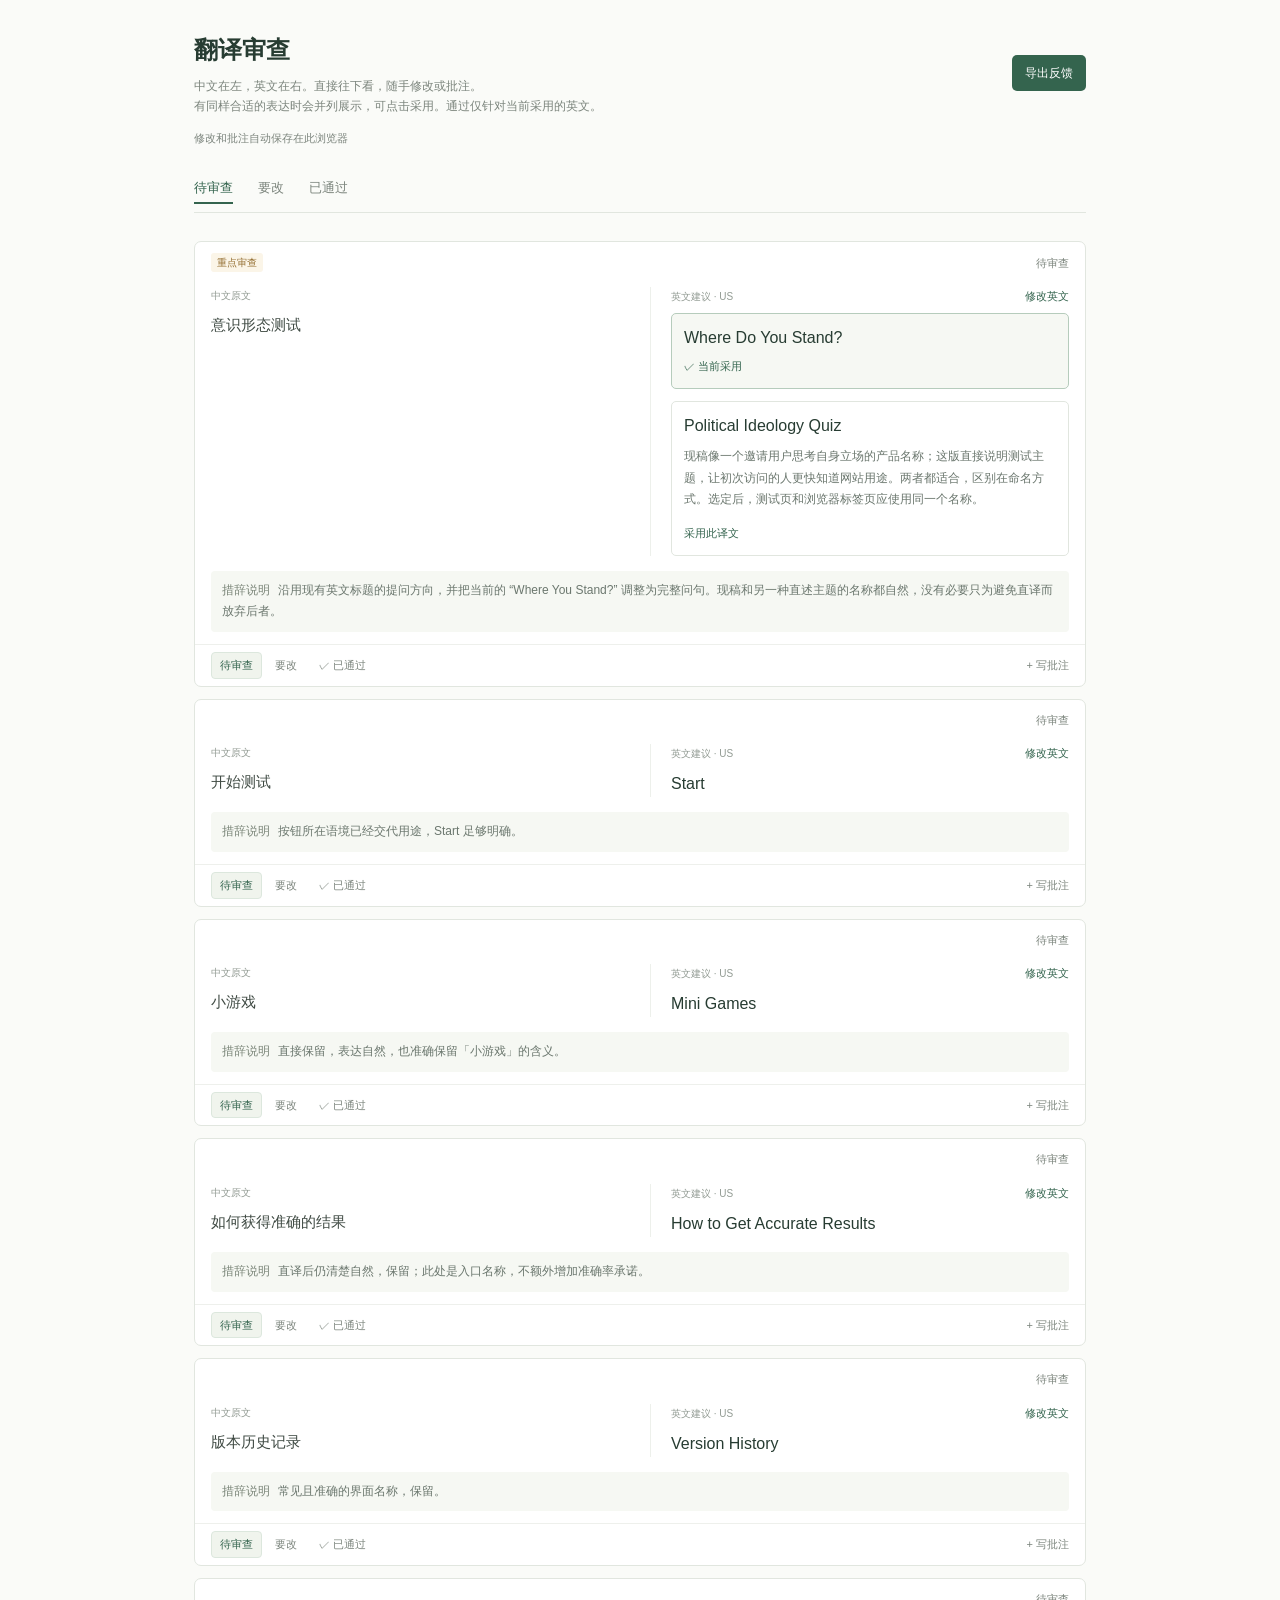
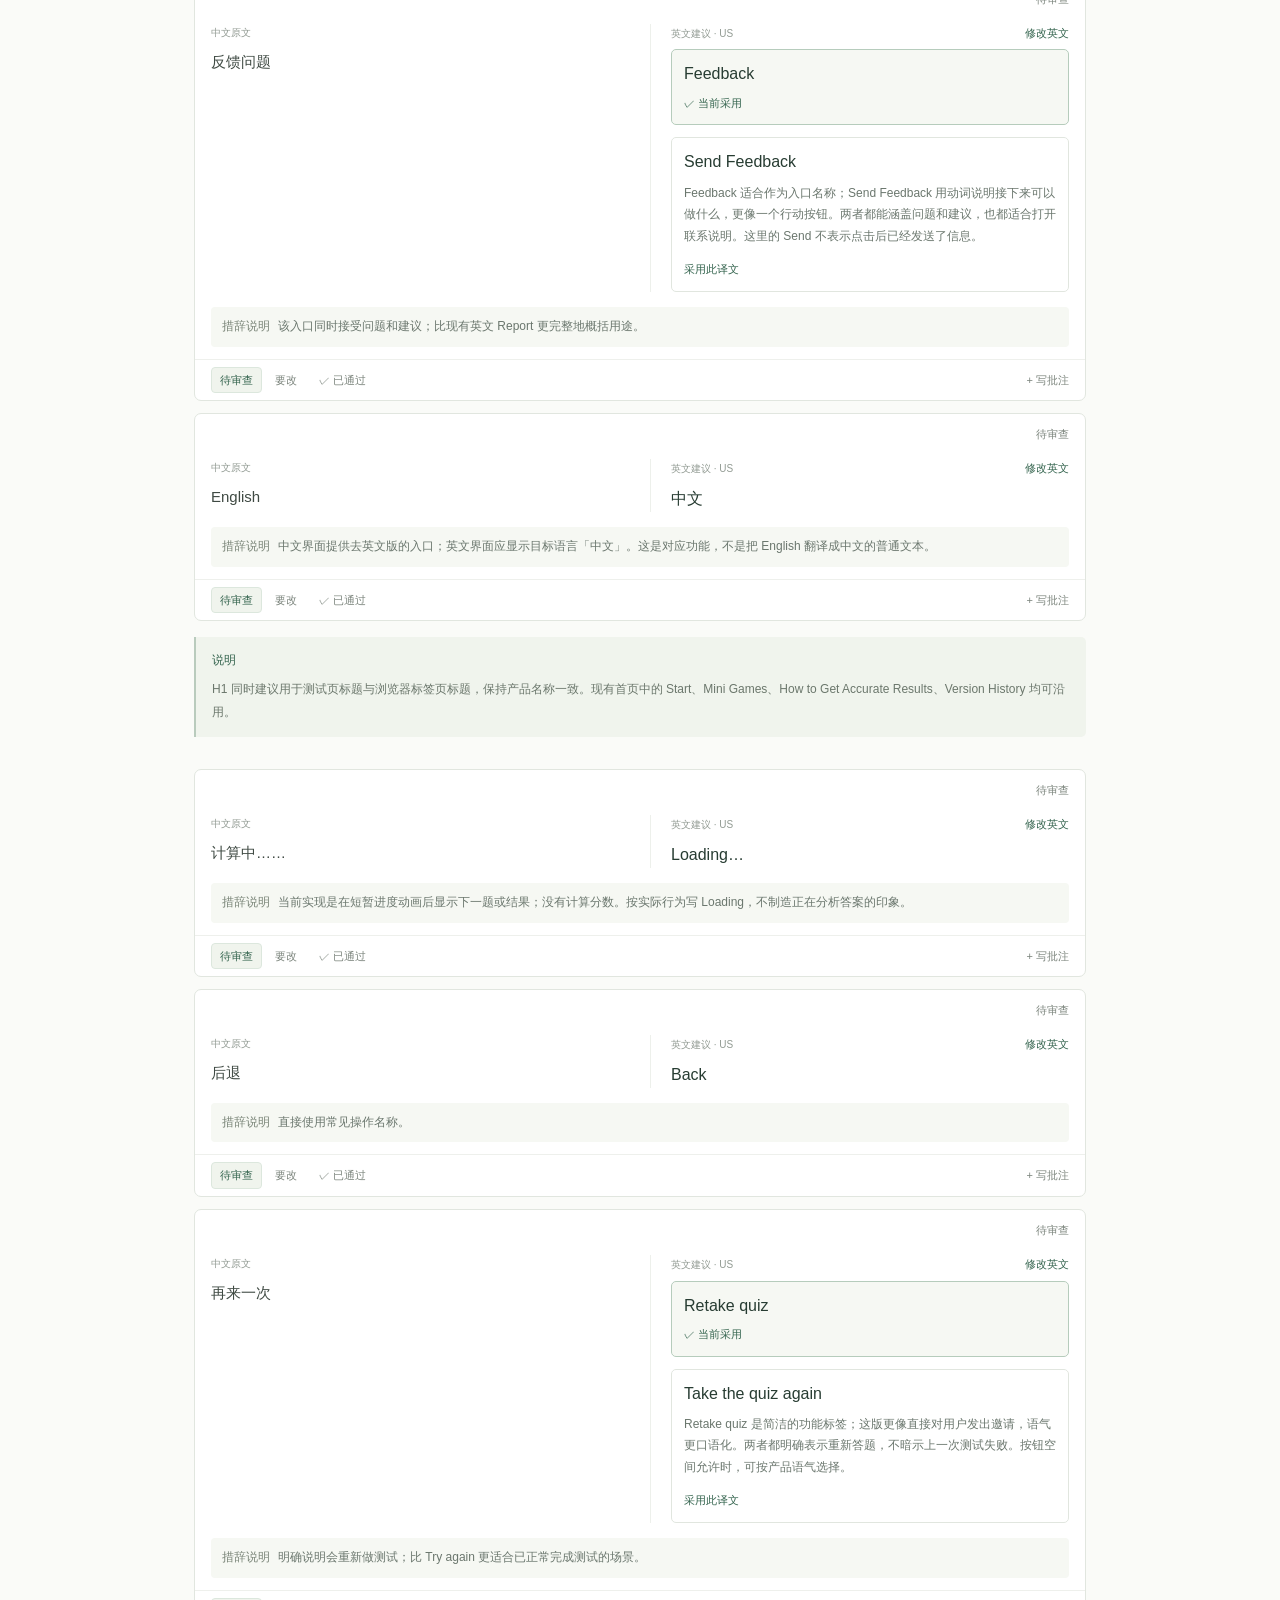
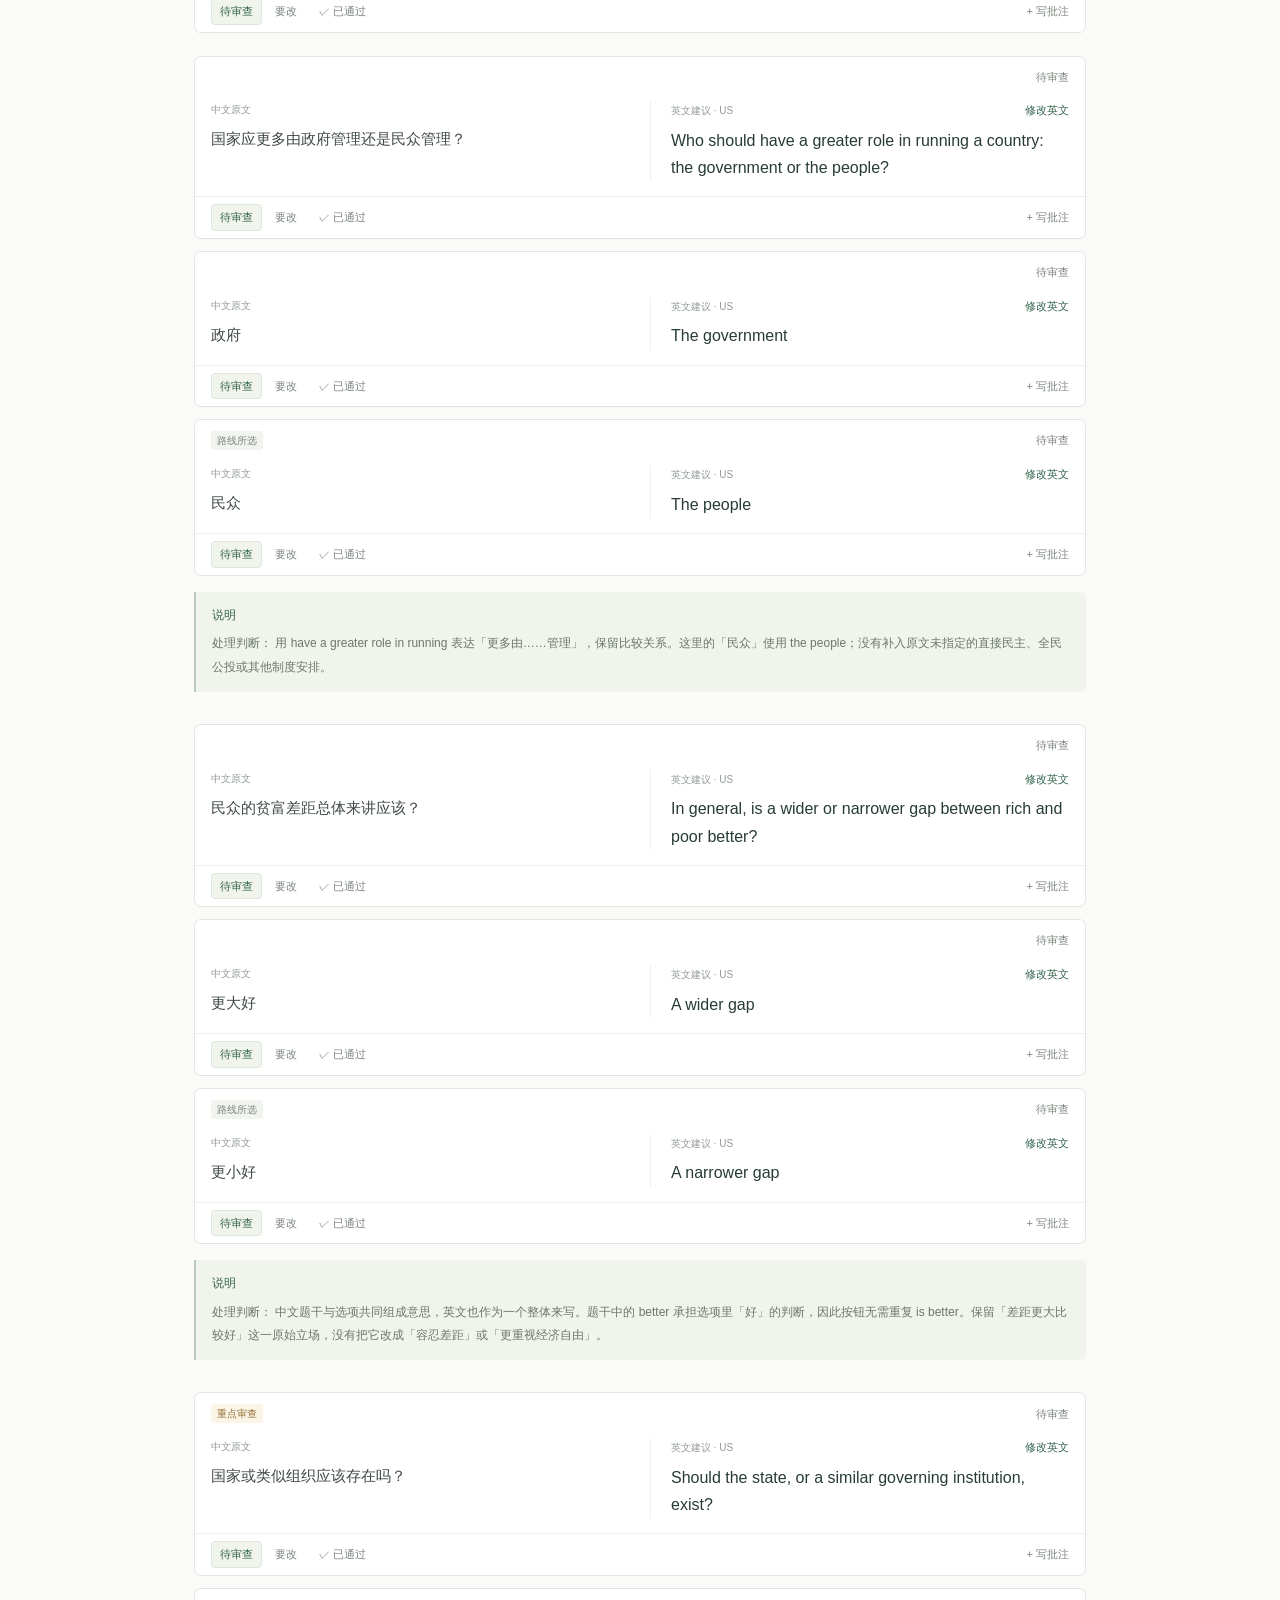
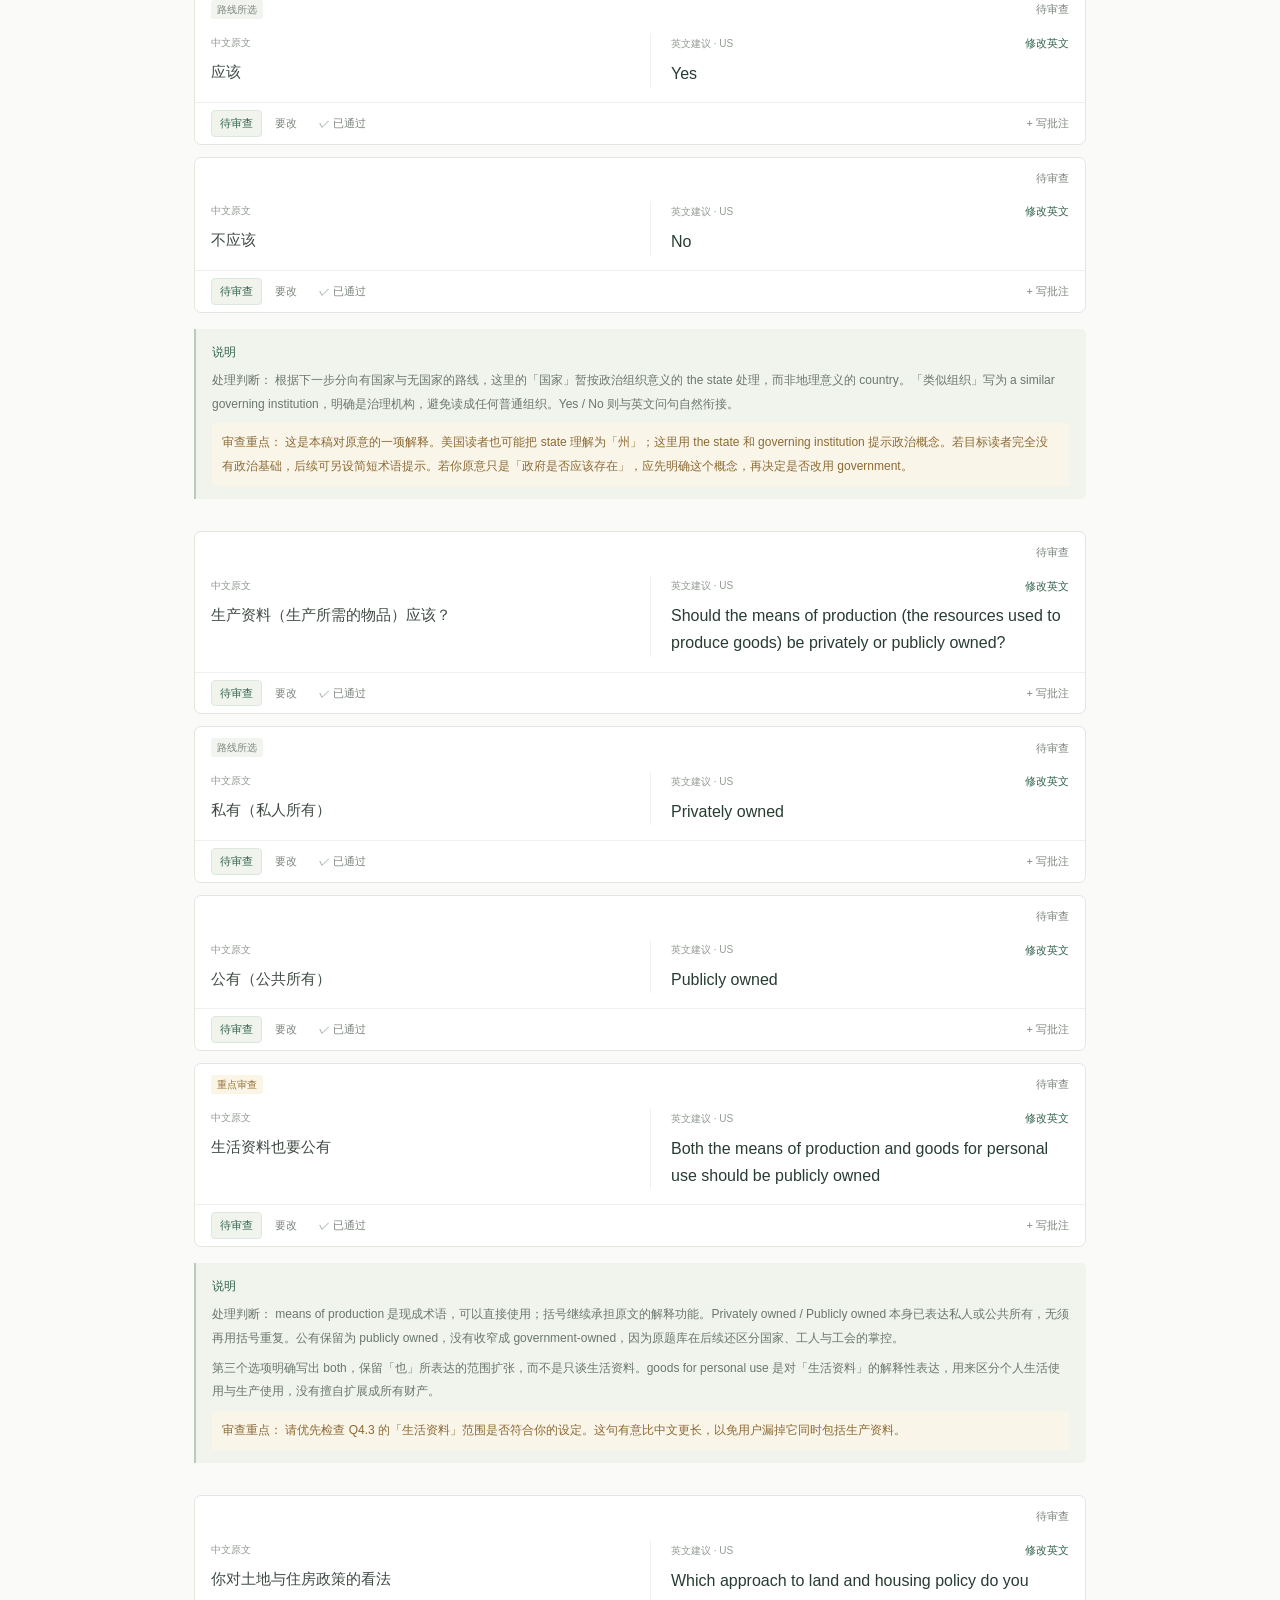
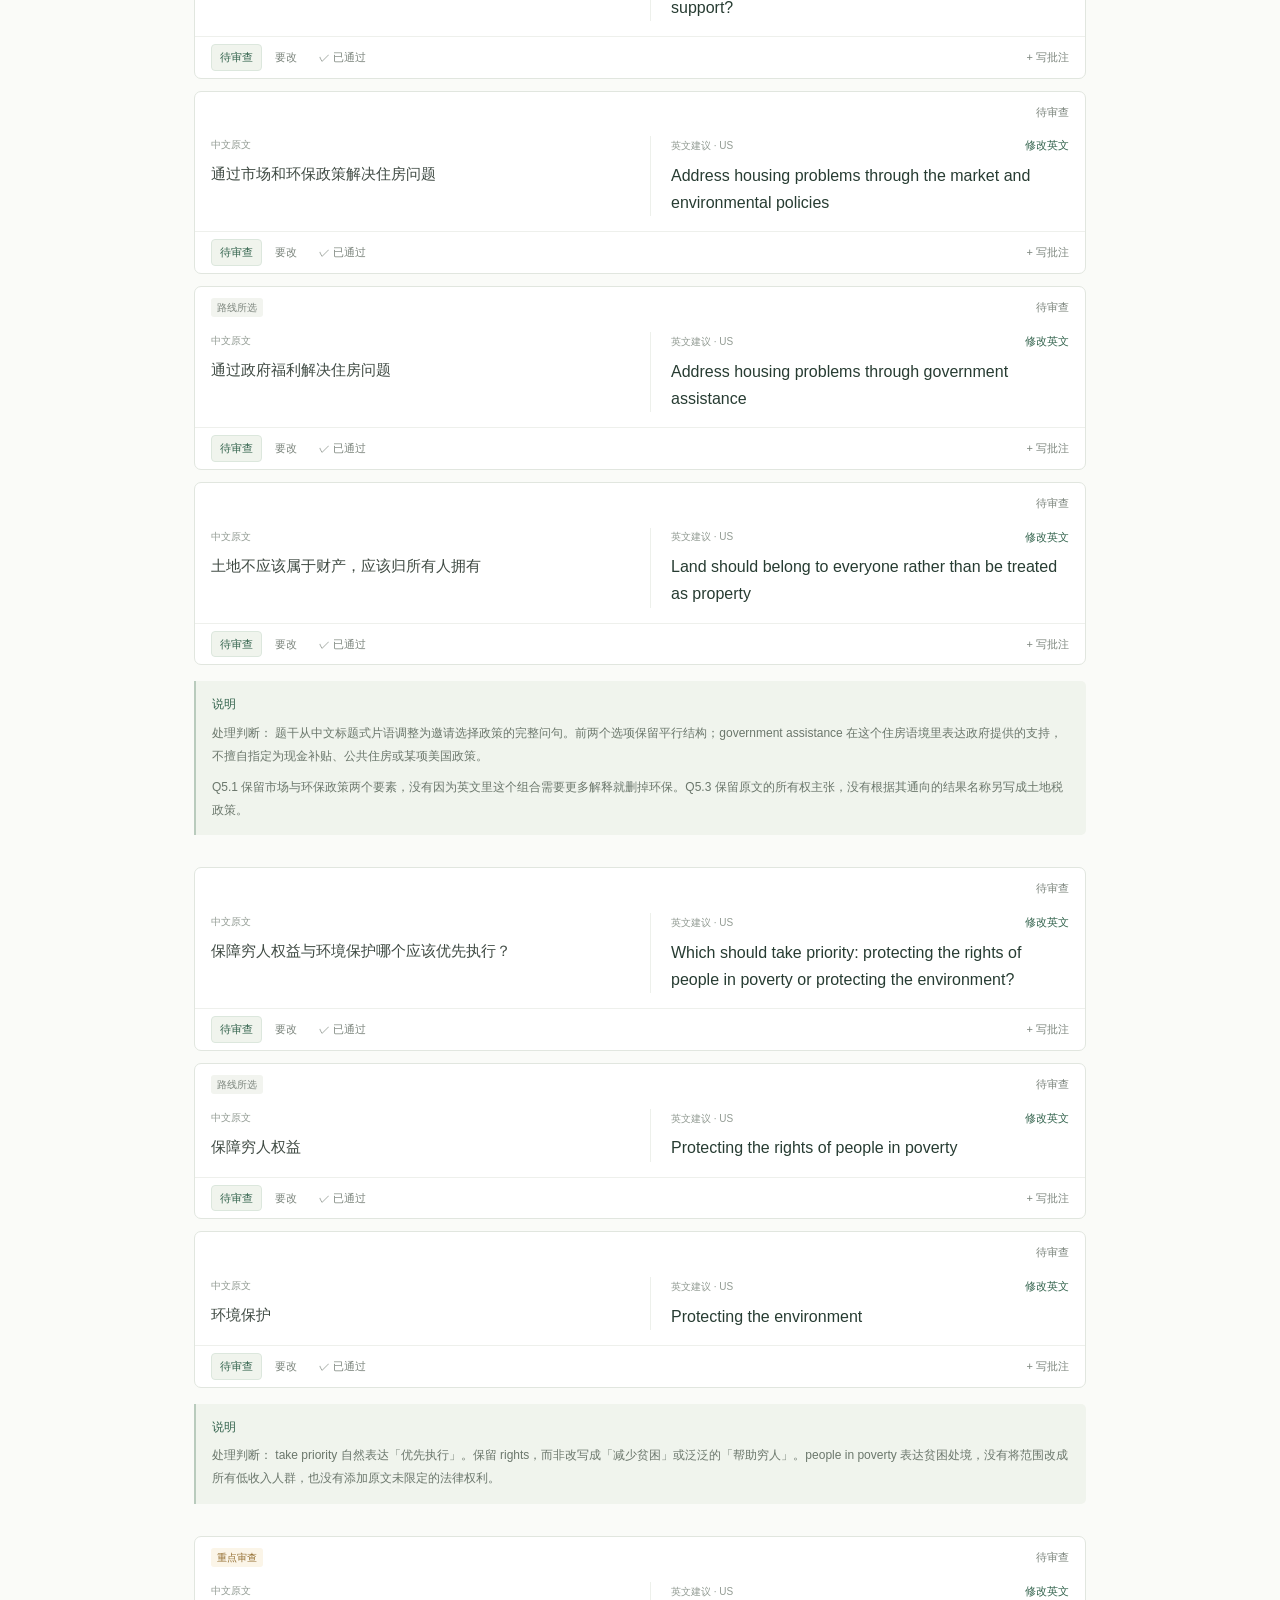
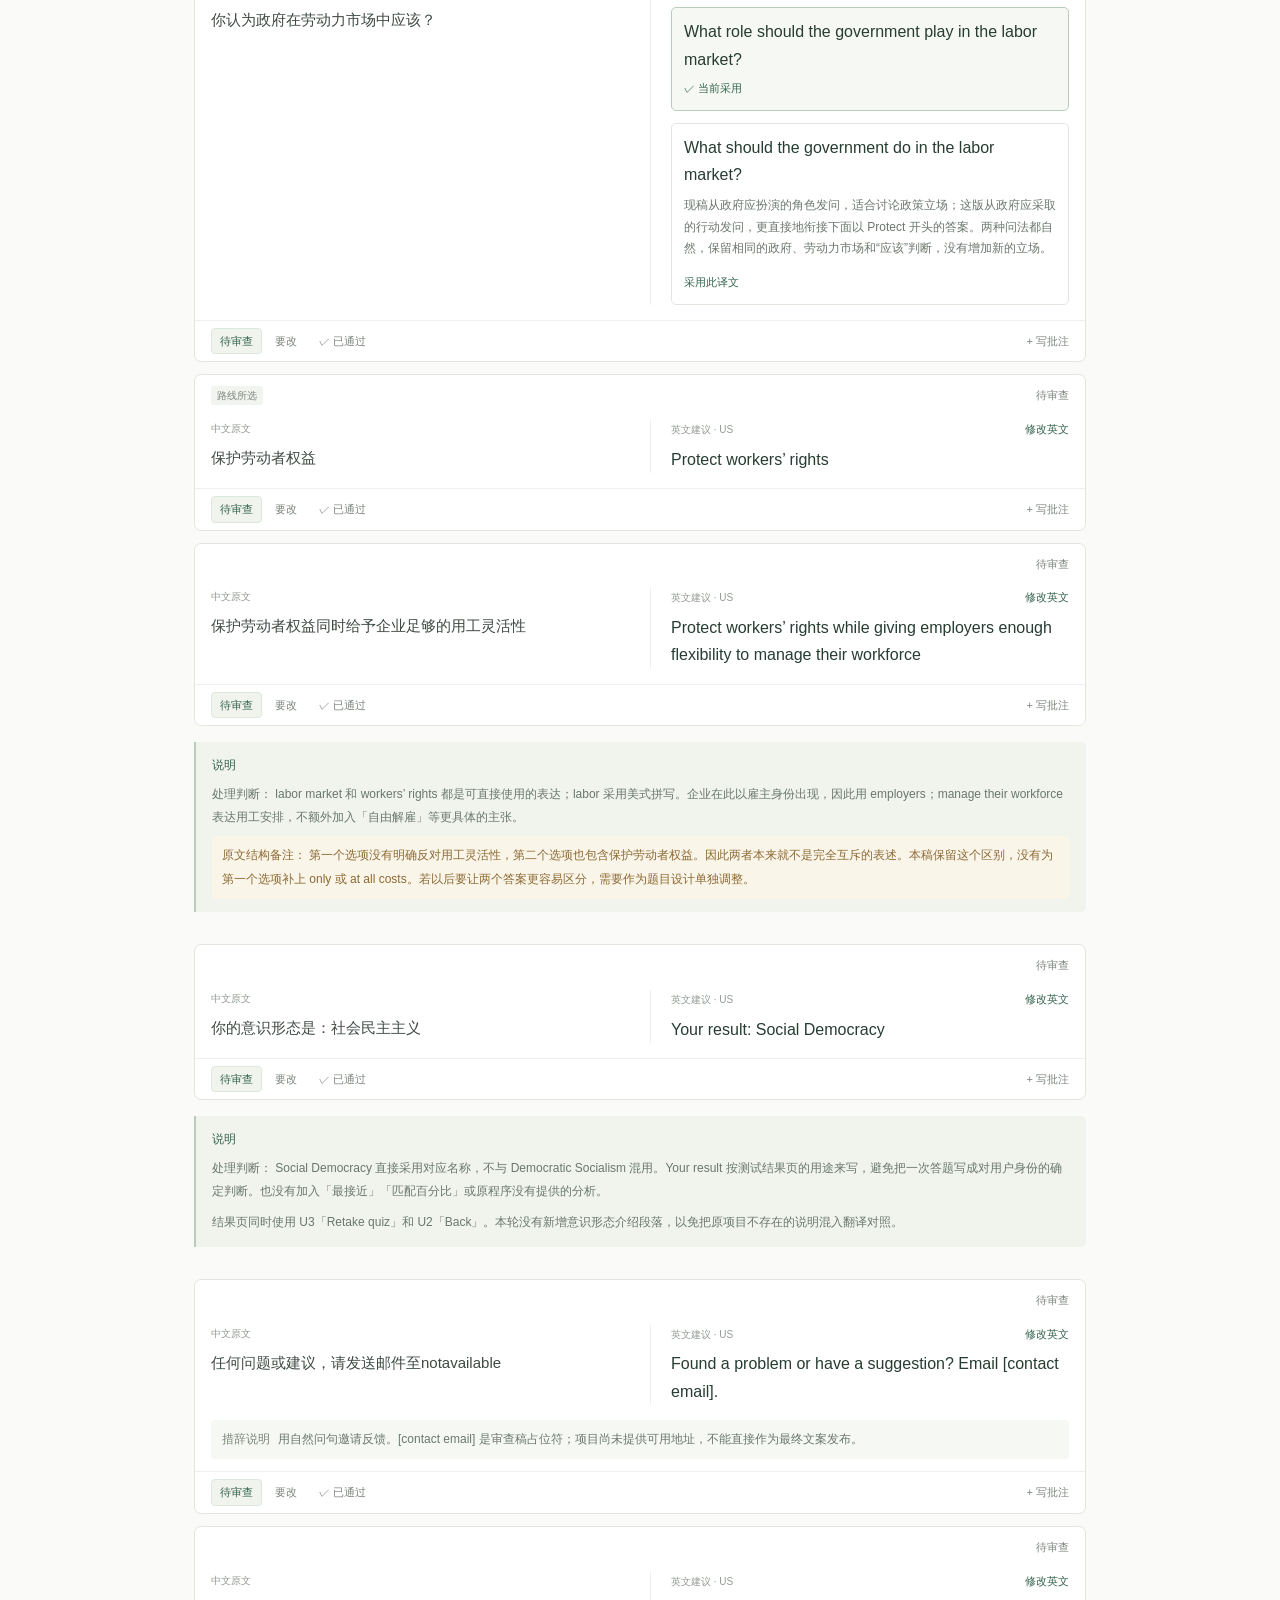
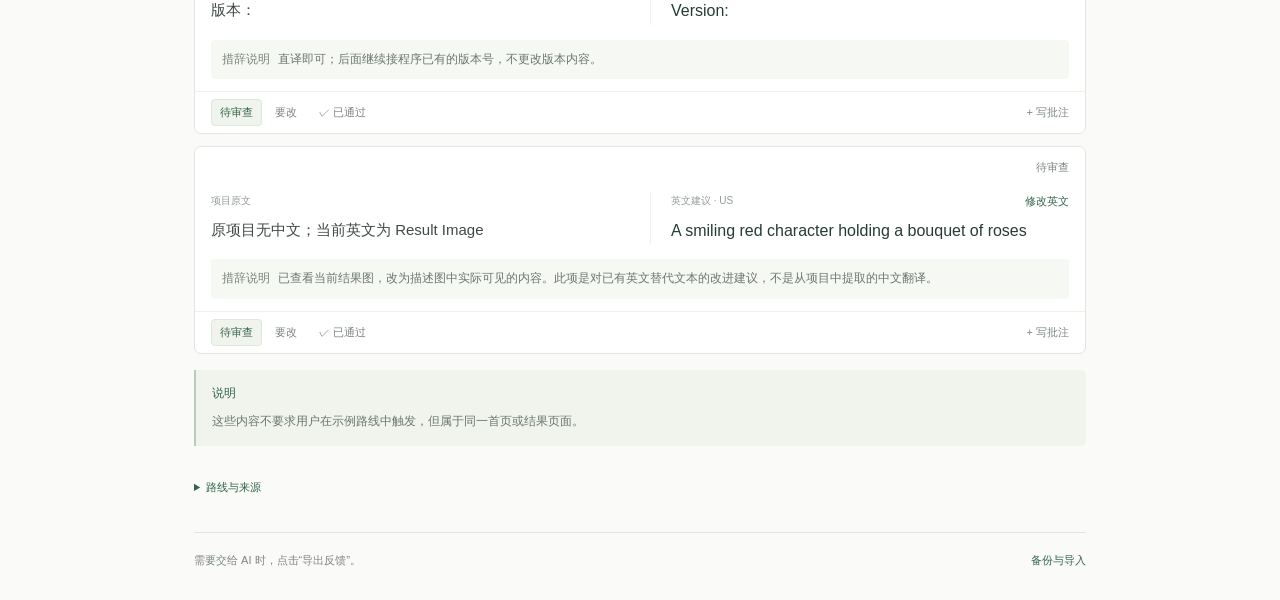
==== translation-review/index.html @ 285284a1 "Add local English translation review workflow" ====
<!doctype html>
<html lang="zh-CN">
<head>
  <meta charset="utf-8">
  <meta name="viewport" content="width=device-width, initial-scale=1">
  <meta name="color-scheme" content="light">
  <title>翻译审查 · Ideology Test</title>
  <link rel="icon" href="data:,">
  <link rel="stylesheet" href="styles.css">
  <script src="data.js" defer></script>
  <script src="review-core.js" defer></script>
  <script src="app.js" defer></script>
</head>
<body>
  <a class="skip-link" href="#content">跳到审查内容</a>
  <main id="content" tabindex="-1">
    <header class="page-header">
      <div><h1 id="page-title">翻译审查</h1><p class="subtitle">中文在左，英文在右。直接往下看，随手修改或批注。<br>有同样合适的表达时会并列展示，可点击采用。通过仅针对当前采用的英文。</p></div>
      <button id="export-feedback" class="primary-button">导出反馈</button>
    </header>
    <p id="save-status" role="status">修改和批注自动保存在此浏览器</p>
    <nav class="page-links" aria-label="审查页面">
      <a href="#/pending" data-page="pending">待审查</a>
      <a href="#/changes" data-page="changes">要改</a>
      <a href="#/approved" data-page="approved">已通过</a>
    </nav>
    <div id="storage-warning" class="storage-warning" role="alert" hidden></div>
    <div id="review-content"></div>
    <footer class="page-footer"><span>需要交给 AI 时，点击“导出反馈”。</span><button id="backup-open" class="text-button">备份与导入</button></footer>
  </main>
  <dialog id="backup-dialog" aria-labelledby="backup-title">
    <div class="dialog-header"><h2 id="backup-title">保留你的审查记录</h2><button id="backup-close" class="icon-button" aria-label="关闭备份窗口">×</button></div>
    <p>记录保存在当前浏览器中。更换浏览器、打开方式或清除浏览器数据前，可以先下载备份。</p>
    <button id="download-backup" class="primary-button">下载全部记录的备份</button>
    <hr>
    <label class="field-label" for="import-file">从备份恢复</label>
    <p class="muted">导入本页导出的 JSON 备份。同一条记录以修改时间较新的为准，其他记录保留。</p>
    <input id="import-file" type="file" accept=".json,application/json">
    <p id="import-status" role="status"></p>
  </dialog>
  <dialog id="feedback-dialog" aria-labelledby="feedback-title">
    <div class="dialog-header"><h2 id="feedback-title">把反馈交给 AI</h2><button id="feedback-close" class="icon-button" aria-label="关闭反馈窗口">×</button></div>
    <p>这里汇总了已标记、已修改或有批注的文案。复制后发给 AI，也可以下载保存。</p>
    <textarea id="feedback-text" aria-label="审查反馈内容" readonly></textarea>
    <div class="feedback-actions"><button id="feedback-copy" class="primary-button">复制反馈</button><button id="feedback-download" class="quiet-button">下载反馈文件</button></div>
  </dialog>
  <div id="toast" class="toast" role="status" hidden></div>
  <noscript><p>请允许浏览器运行 JavaScript，以查看文案并保存批注。</p></noscript>
</body>
</html>
---- translation-review/styles.css ----
:root {
  --ink: #273c32;
  --text: #3f4a43;
  --muted: #7c857d;
  --line: #e1e6df;
  --green: #34644e;
  --soft: #f0f4ed;
  --amber: #957033;
  font-family: -apple-system, BlinkMacSystemFont, "Segoe UI", "PingFang SC", "Microsoft YaHei", sans-serif;
  color: var(--text);
  background: #fafbf8;
}
* { box-sizing: border-box; }
body { margin: 0; font-size: 14px; line-height: 1.7; }
button, textarea, input { font: inherit; }
button, summary { cursor: pointer; }
button { border: 0; background: none; color: inherit; }
button:focus-visible, summary:focus-visible, a:focus-visible, textarea:focus-visible, input:focus-visible { outline: 2px solid var(--green); outline-offset: 3px; }
a { color: var(--green); }
p, h1, h2, h4 { margin: 0; }
[hidden] { display: none !important; }
main { max-width: 940px; margin: 0 auto; padding: 30px 24px; }
.page-header { display: flex; justify-content: space-between; align-items: center; gap: 18px; }
h1 { font-size: 24px; font-weight: 600; color: var(--ink); }
.subtitle { font-size: 12px; color: var(--muted); margin-top: 5px; }
#save-status { margin-top: 12px; font-size: 11px; color: var(--muted); }
.page-links { display: flex; gap: 25px; margin-top: 17px; padding: 10px 0; border-bottom: 1px solid var(--line); position: sticky; top: 0; background: #fafbf8; z-index: 2; }
.page-links a { font-size: 13px; color: var(--muted); text-decoration: none; padding: 3px 0; }
.page-links a[aria-current=page] { color: var(--green); box-shadow: 0 2px var(--green); }
.page-links a:hover { color: var(--green); }
.empty-message { padding: 48px 0; color: var(--muted); font-size: 13px; }
.primary-button, .quiet-button { border-radius: 5px; padding: 8px 13px; font-size: 12px; white-space: nowrap; }
.primary-button { color: white; background: var(--green); }
.primary-button:hover { background: #264f3c; }
.quiet-button { border: 1px solid var(--line); background: white; }
.text-button { padding: 0; color: var(--green); font-size: 11px; }
.review-set { margin-top: 28px; }
.review-set + .review-set { margin-top: 48px; border-top: 1px solid var(--line); padding-top: 24px; }
.text-group { margin-top: 23px; }
.entry { border: 1px solid var(--line); background: white; border-radius: 7px; margin-bottom: 12px; overflow: hidden; }
.entry[data-status=approved] { border-left: 3px solid #77a18c; }
.entry[data-status=changes] { border-left: 3px solid #c99b54; }
.entry-top { padding: 11px 16px 0; display: flex; align-items: center; justify-content: space-between; gap: 10px; flex-wrap: wrap; }
.entry-tags { display: flex; align-items: center; gap: 9px; flex-wrap: wrap; }
.entry-status { font-size: 11px; color: var(--muted); }
.entry-status.approved { color: var(--green); }
.entry-status.changes { color: var(--amber); }
.tag { font-size: 10px; border-radius: 3px; padding: 1px 6px; background: #f2f4ef; color: var(--muted); }
.tag.priority { color: var(--amber); background: #fbf5e8; }
.comparison { display: grid; grid-template-columns: 1fr 1fr; padding: 15px 16px; gap: 20px; }
.language-label { display: flex; align-items: center; justify-content: space-between; gap: 8px; color: #929b93; font-size: 10px; margin-bottom: 7px; }
.copy { white-space: pre-wrap; overflow-wrap: anywhere; font-size: 15px; line-height: 1.8; }
.english { border-left: 1px solid #edf0eb; padding-left: 20px; }
.english .copy { color: var(--ink); font-size: 16px; line-height: 1.7; }
.mini-button { color: var(--green); font-size: 11px; padding: 0; white-space: nowrap; }
.mini-button:hover { text-decoration: underline; }
.edited-flag { color: var(--green); }
.candidate-options { display: grid; gap: 12px; }
.editor-footer + .candidate-options { margin-top: 14px; }
.candidate { padding: 10px 12px; border: 1px solid var(--line); border-radius: 5px; }
.candidate[data-selected=true] { border-color: #b6ccbc; background: #f6f8f3; }
.candidate-note { margin: 7px 0; font-size: 12px; line-height: 1.8; color: #6b776e; }
.candidate .mini-button { margin-top: 6px; }
.copy + .candidate-options { margin-top: 14px; }
.entry-note { margin: 0 16px 12px; padding: 9px 11px; background: #f6f8f3; border-radius: 4px; color: #6b776e; font-size: 12px; line-height: 1.8; }
.entry-note strong { color: #798477; font-weight: 500; margin-right: 8px; }
.entry-bottom { display: flex; justify-content: space-between; align-items: center; gap: 10px; border-top: 1px solid #eef0ec; padding: 7px 16px; }
.status-actions { display: flex; gap: 4px; }
.status-actions button { padding: 3px 8px; border-radius: 4px; font-size: 11px; color: var(--muted); border: 1px solid transparent; }
.status-actions button:hover { background: var(--soft); }
.status-actions button[aria-pressed=true] { background: var(--soft); color: var(--green); border-color: #dce7dd; }
.status-actions button[data-status=changes][aria-pressed=true] { color: var(--amber); background: #fbf5e8; border-color: #eddfc2; }
.comment-button { color: var(--muted); font-size: 11px; padding: 4px 0; }
.comment-button.has-comment { color: var(--green); }
.editor { display: block; width: 100%; min-height: 100px; resize: vertical; line-height: 1.7; font-size: 16px; color: var(--ink); border: 1px solid #b6ccbc; border-radius: 5px; padding: 10px; background: #fcfdfa; }
.editor-footer { margin-top: 6px; display: flex; justify-content: space-between; align-items: center; gap: 8px; }
.editor-footer span { font-size: 10px; color: var(--muted); }
.original { font-size: 11px; color: var(--muted); margin-top: 10px; }
.original p { font-size: 13px; white-space: pre-wrap; overflow-wrap: anywhere; margin-top: 6px; }
.comment-box { background: #fafbf8; padding: 12px 16px; border-top: 1px solid var(--line); }
.field-label { display: block; font-size: 12px; margin-bottom: 6px; }
.comment-box textarea { display: block; width: 100%; min-height: 75px; resize: vertical; padding: 10px; border: 1px solid var(--line); border-radius: 5px; font-size: 13px; line-height: 1.7; color: var(--text); }
.section-notes { margin: 16px 0 32px; padding: 13px 16px; border-left: 2px solid #b9cbbd; background: var(--soft); border-radius: 0 5px 5px 0; }
.section-notes h4 { color: var(--green); font-size: 12px; font-weight: 500; }
.section-notes p { color: #6b776c; font-size: 12px; line-height: 1.95; margin-top: 7px; }
.section-notes p.attention { color: #8c6a34; background: #faf5e9; padding: 8px 10px; border-radius: 4px; }
.stale-warning { margin: 12px 16px 0; padding: 10px; background: #fbf5e8; color: var(--amber); font-size: 12px; border-radius: 4px; }
.stale-warning details { font-size: 11px; margin-top: 6px; }
.stale-warning p { overflow-wrap: anywhere; white-space: pre-wrap; }
.source-details { font-size: 11px; color: var(--muted); margin-top: 18px; }
.source-details summary { color: var(--green); }
.source-details p, .source-details div { margin-top: 8px; overflow-wrap: anywhere; }
.page-footer { display: flex; align-items: center; justify-content: space-between; gap: 15px; border-top: 1px solid var(--line); margin-top: 35px; padding-top: 18px; font-size: 11px; color: var(--muted); }
.storage-warning { background: #fbf5e8; color: var(--amber); font-size: 12px; padding: 12px; margin-top: 15px; }
dialog { width: min(480px, calc(100% - 32px)); border: 1px solid var(--line); border-radius: 10px; padding: 24px; color: var(--text); box-shadow: 0 20px 80px #19322322; }
dialog::backdrop { background: #18312640; }
.dialog-header { display: flex; justify-content: space-between; align-items: center; margin-bottom: 15px; }
.dialog-header h2 { font-size: 18px; }
.icon-button { font-size: 25px; line-height: 1; }
.dialog-header + p { font-size: 13px; margin-bottom: 18px; }
dialog hr { border: 0; border-top: 1px solid var(--line); margin: 24px 0 18px; }
dialog input { width: 100%; font-size: 12px; margin-top: 12px; }
.muted, #import-status { color: var(--muted); font-size: 12px; }
#import-status { margin-top: 12px; }
#feedback-dialog { width: min(720px, calc(100% - 32px)); }
#feedback-text { width: 100%; height: min(45vh, 400px); resize: vertical; padding: 12px; border: 1px solid var(--line); border-radius: 6px; background: #fafbf8; color: var(--text); font-size: 12px; line-height: 1.8; }
.feedback-actions { display: flex; gap: 10px; margin-top: 15px; }
.toast { position: fixed; bottom: 24px; left: 50%; transform: translateX(-50%); max-width: calc(100% - 40px); background: #273f34; color: white; border-radius: 6px; padding: 12px 18px; font-size: 12px; z-index: 5; }
.skip-link { position: fixed; top: -60px; left: 15px; background: white; padding: 10px; z-index: 10; }
.skip-link:focus { top: 8px; }
@media (max-width: 600px) {
  main { padding: 22px 16px; }
  h1 { font-size: 22px; }
  .subtitle { font-size: 11px; }
  .page-header { align-items: flex-start; gap: 12px; }
  .primary-button { font-size: 11px; padding: 8px 10px; }
  .comparison { gap: 12px; padding: 12px; }
  .english { padding-left: 12px; }
  .copy { font-size: 14px; }
  .english .copy { font-size: 15px; }
  .language-label { flex-wrap: wrap; font-size: 9px; }
  .entry-top { padding: 10px 12px 0; }
  .entry-bottom { padding: 7px 10px; }
  .status-actions { gap: 1px; }
  .status-actions button { font-size: 10px; padding: 3px 6px; }
  .entry-note { margin: 0 12px 10px; font-size: 11px; }
  .editor { font-size: 14px; padding: 7px; }
  .editor-footer { flex-wrap: wrap; }
}
@media (max-width: 360px) {
  .comparison { grid-template-columns: 1fr; }
  .english { padding: 10px 0 0; border-left: 0; border-top: 1px solid var(--line); }
}
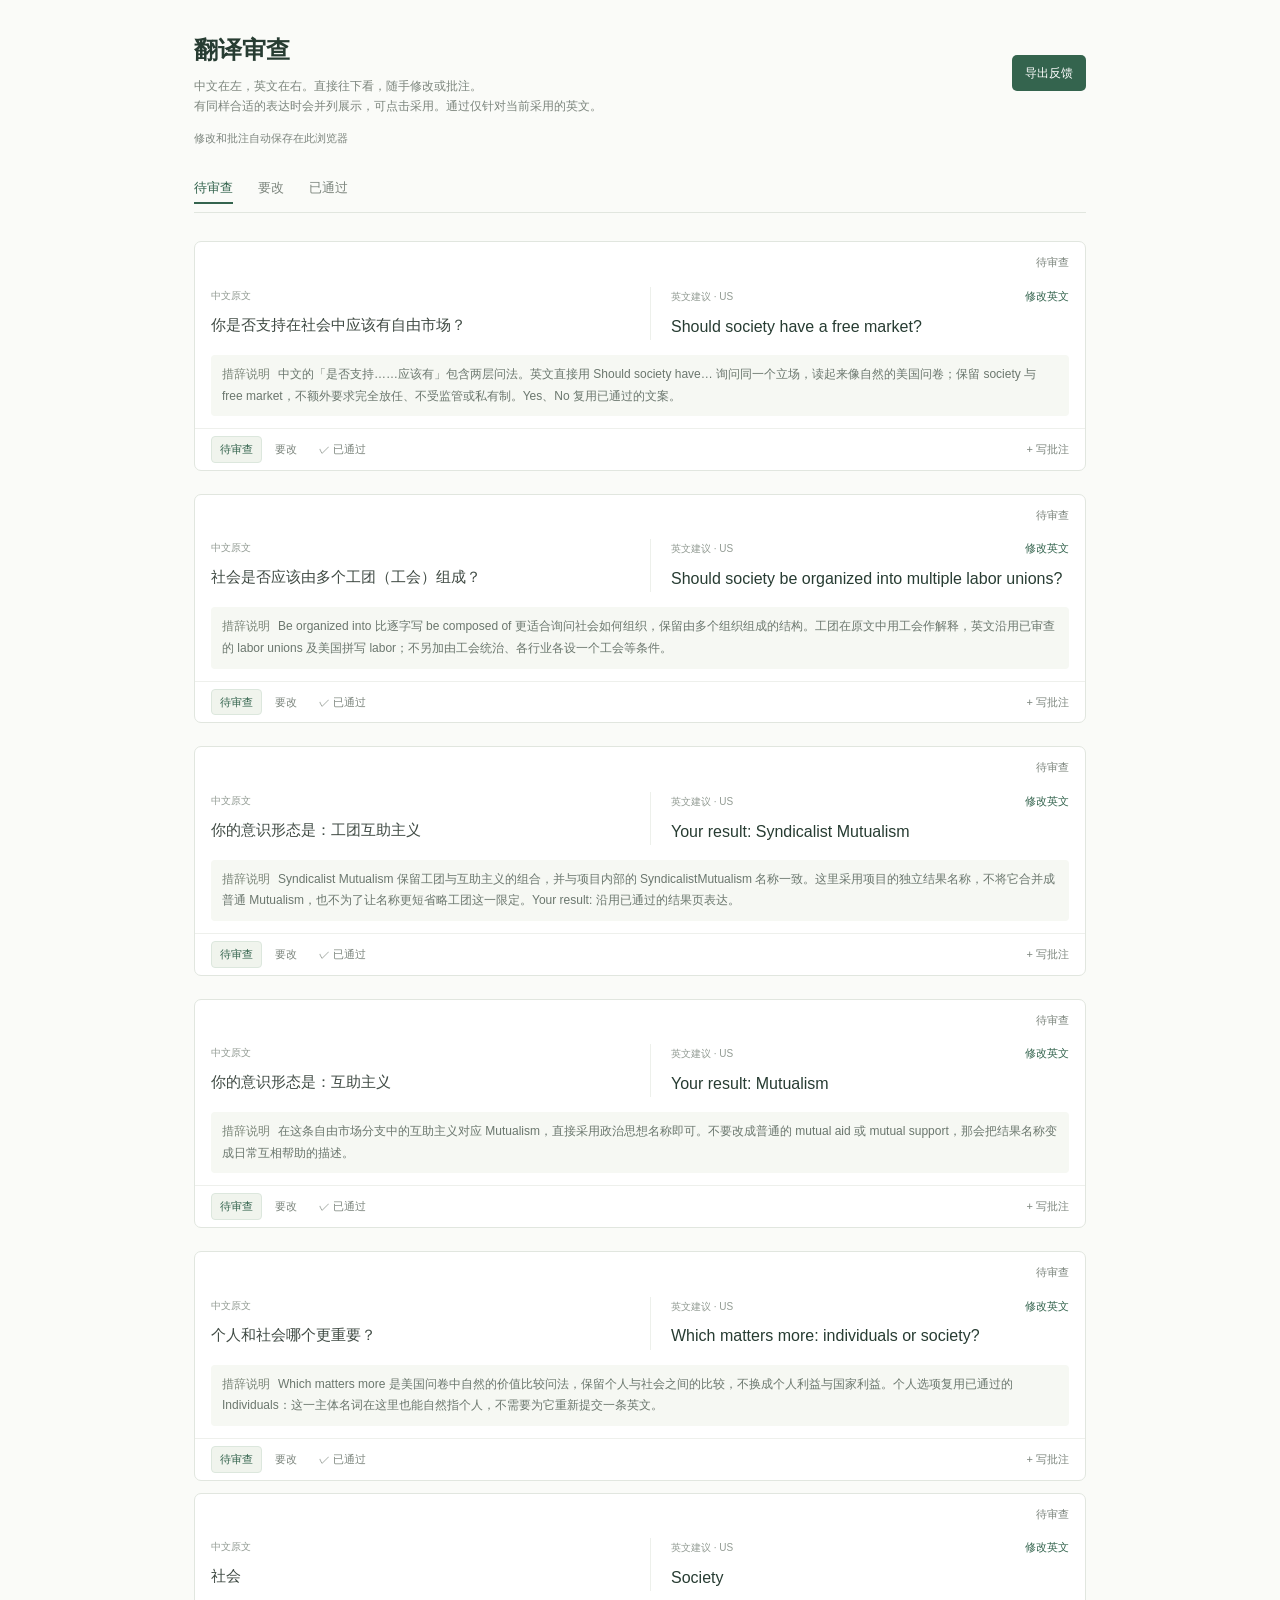
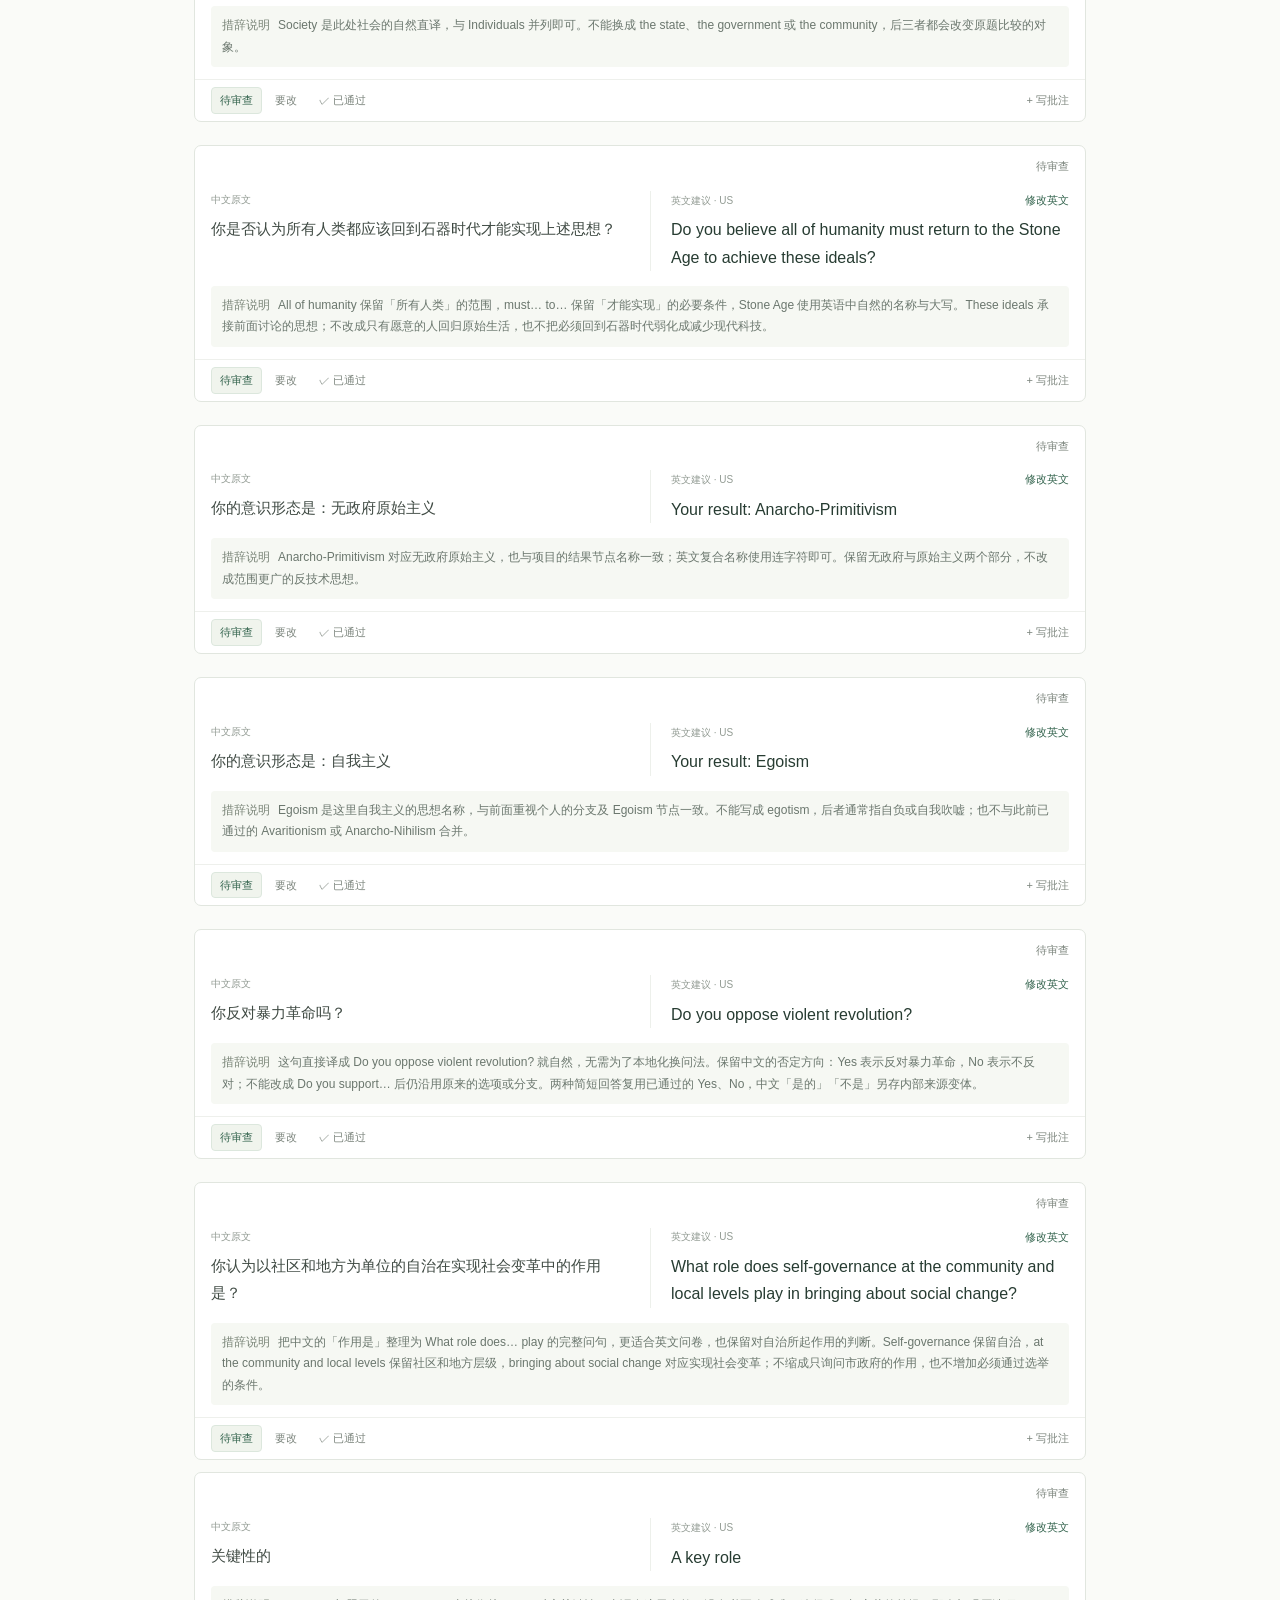
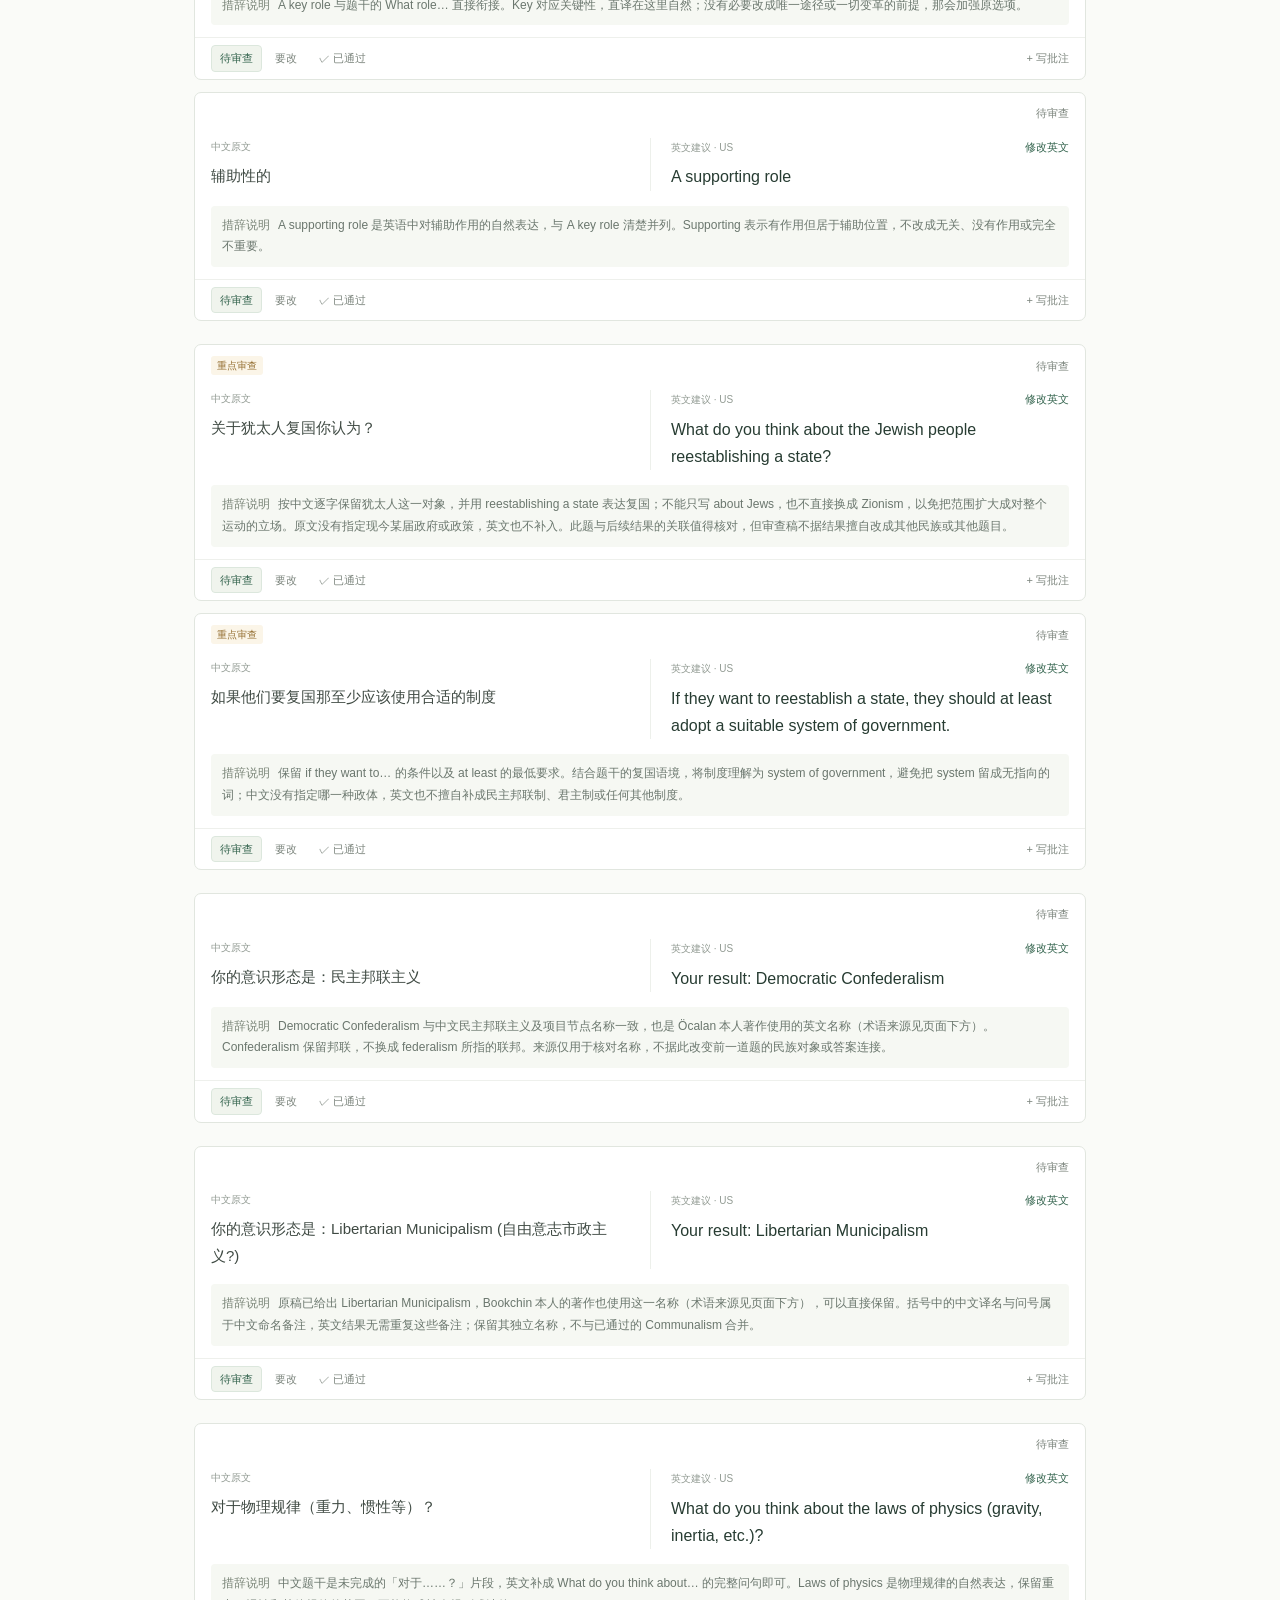
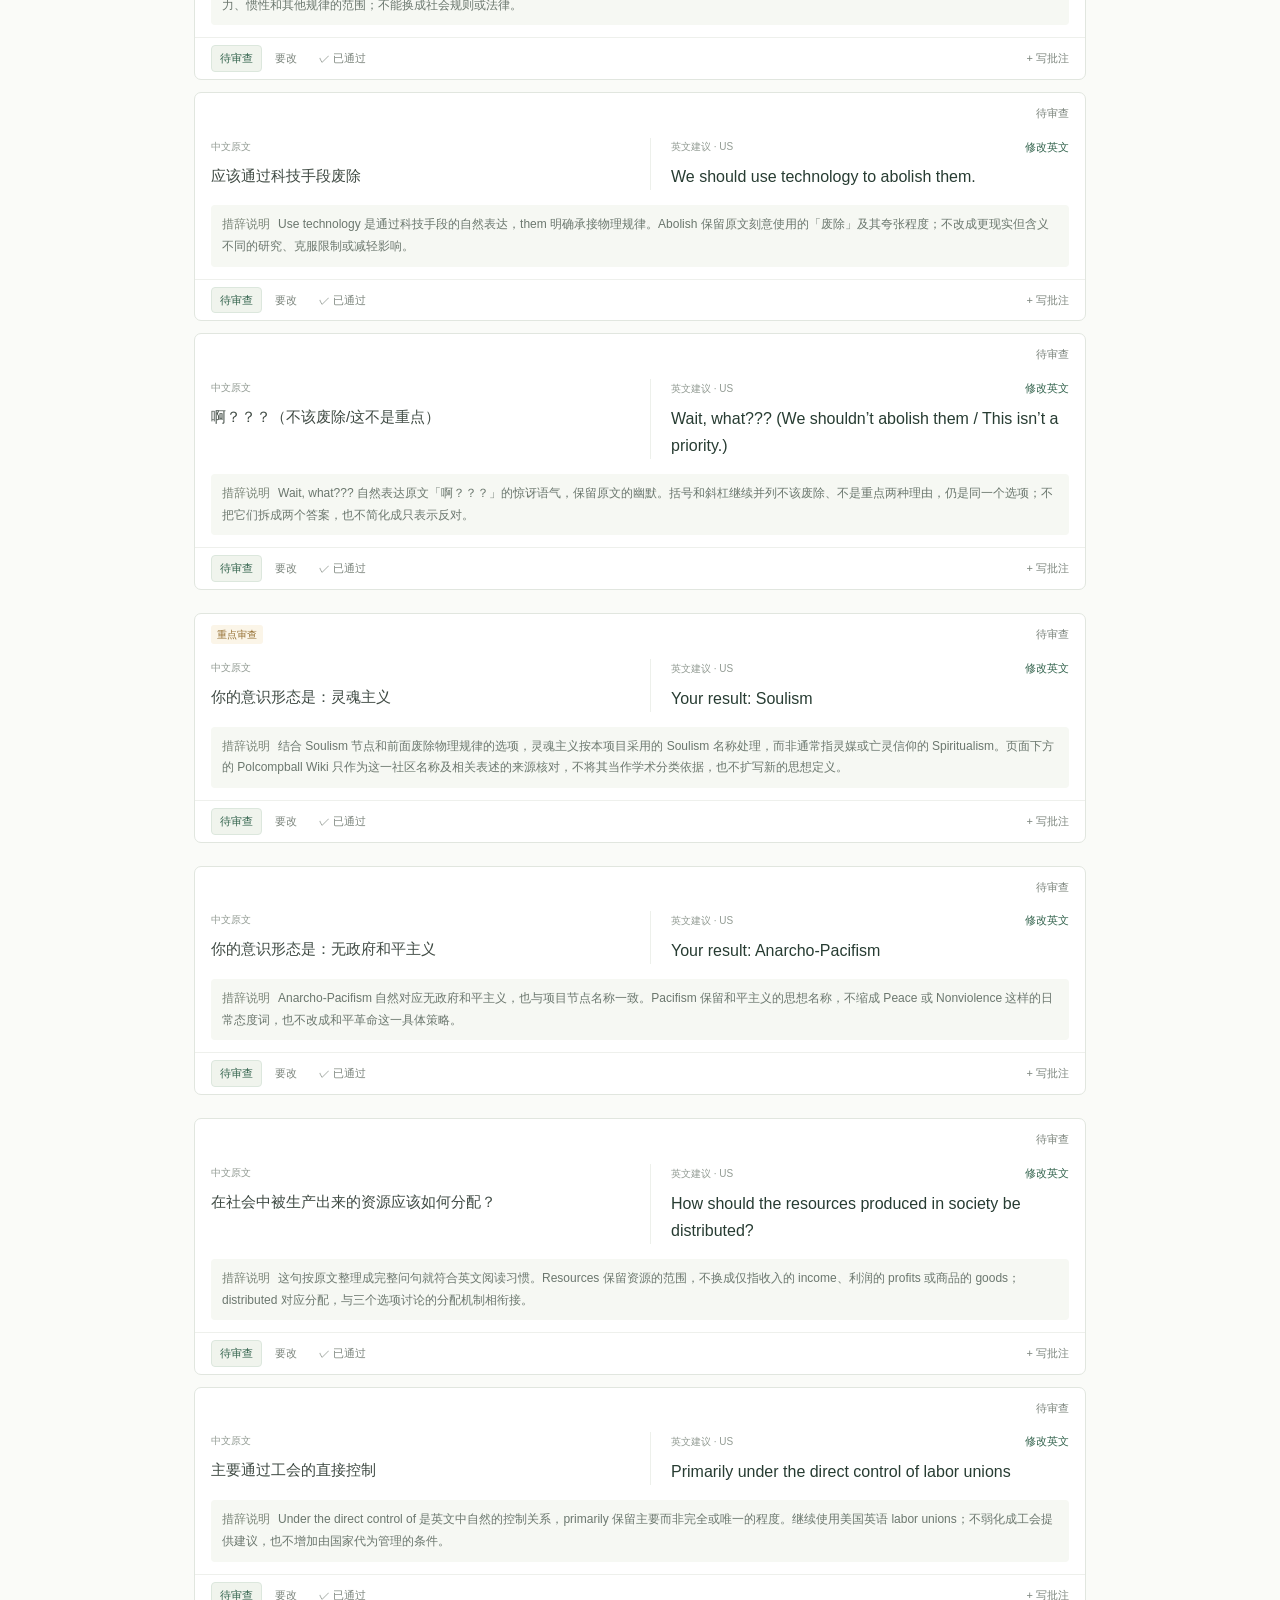
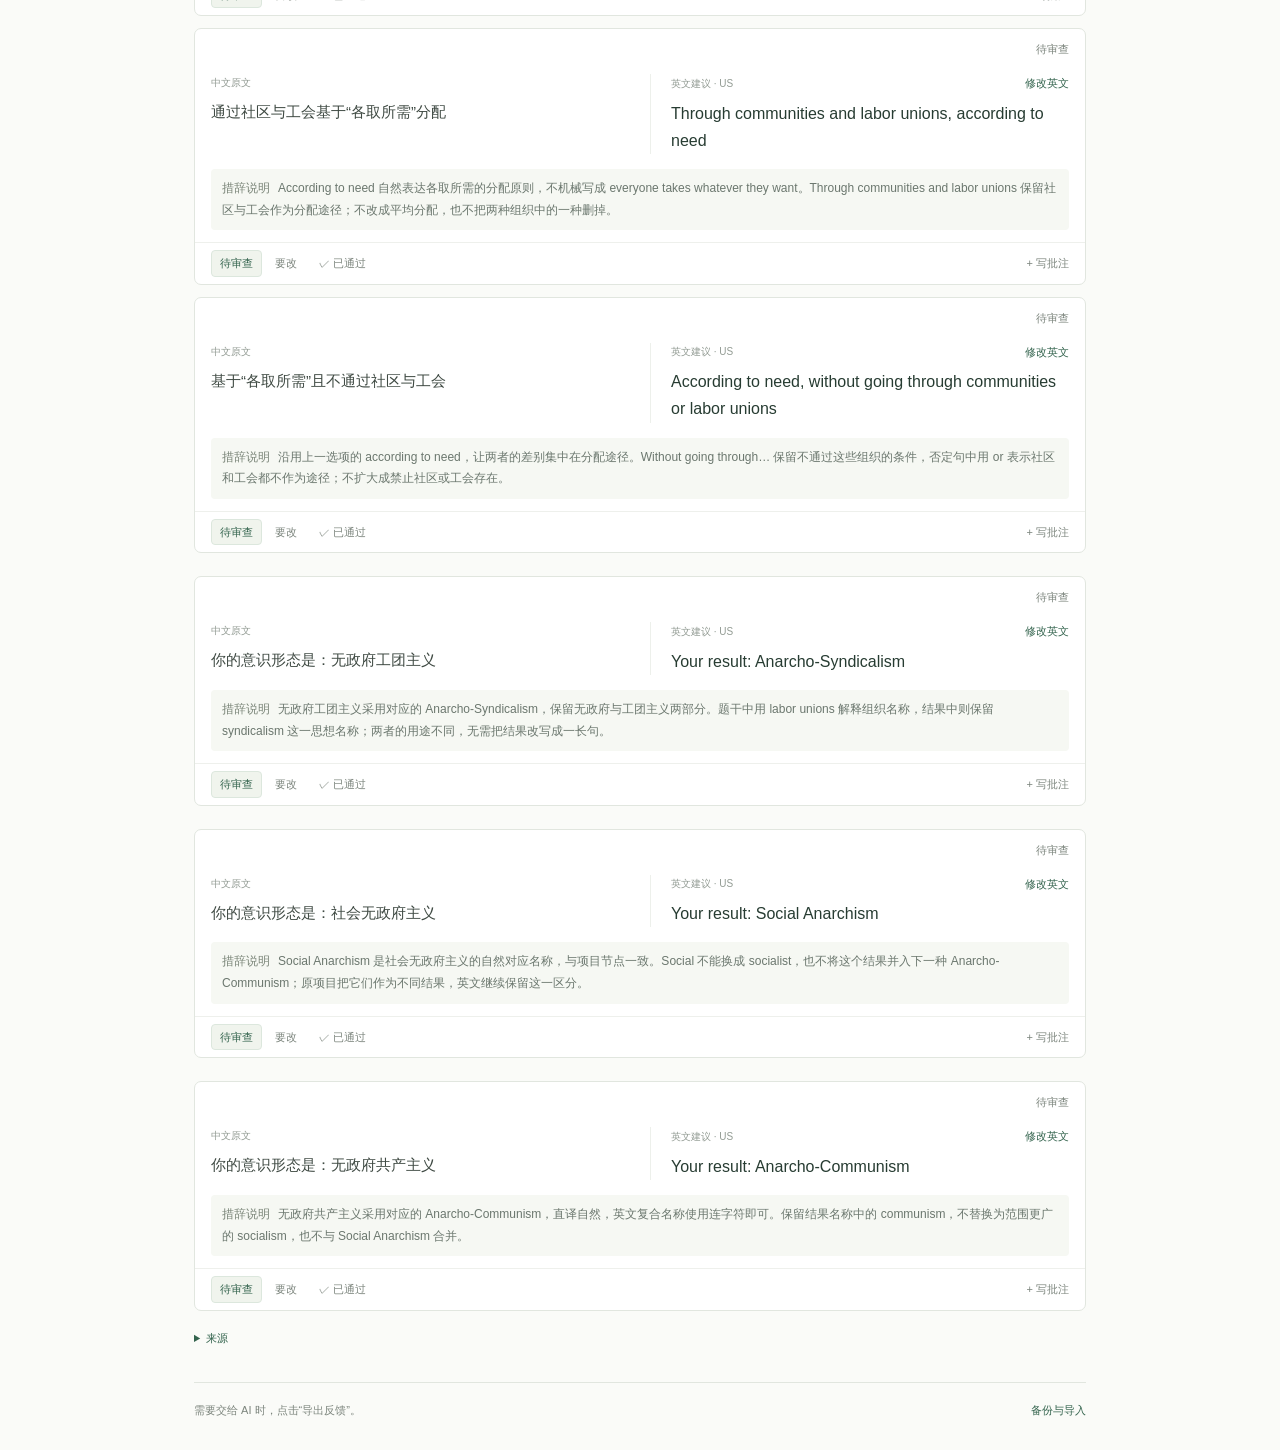
==== commit 1721cb65: "Expand approved English translations and improve translation review backups Extend approved English " ====
--- a/translation-review/index.html
+++ b/translation-review/index.html
@@ -7,9 +7,9 @@
   <title>翻译审查 · Ideology Test</title>
   <link rel="icon" href="data:,">
   <link rel="stylesheet" href="styles.css">
-  <script src="data.js" defer></script>
-  <script src="review-core.js" defer></script>
-  <script src="app.js" defer></script>
+  <script src="data.js?v=20261013-free-market" defer></script>
+  <script src="review-core.js?v=20261013-current-backup" defer></script>
+  <script src="app.js?v=20261013-current-backup" defer></script>
 </head>
 <body>
   <a class="skip-link" href="#content">跳到审查内容</a>
@@ -30,7 +30,7 @@
   </main>
   <dialog id="backup-dialog" aria-labelledby="backup-title">
     <div class="dialog-header"><h2 id="backup-title">保留你的审查记录</h2><button id="backup-close" class="icon-button" aria-label="关闭备份窗口">×</button></div>
-    <p>记录保存在当前浏览器中。更换浏览器、打开方式或清除浏览器数据前，可以先下载备份。</p>
+    <p>记录保存在当前浏览器中。备份包含当前「待审查」「要改」「已通过」三个页面保留的全部文案、修改和批注；已移除的文案不会导出。</p>
     <button id="download-backup" class="primary-button">下载全部记录的备份</button>
     <hr>
     <label class="field-label" for="import-file">从备份恢复</label>
